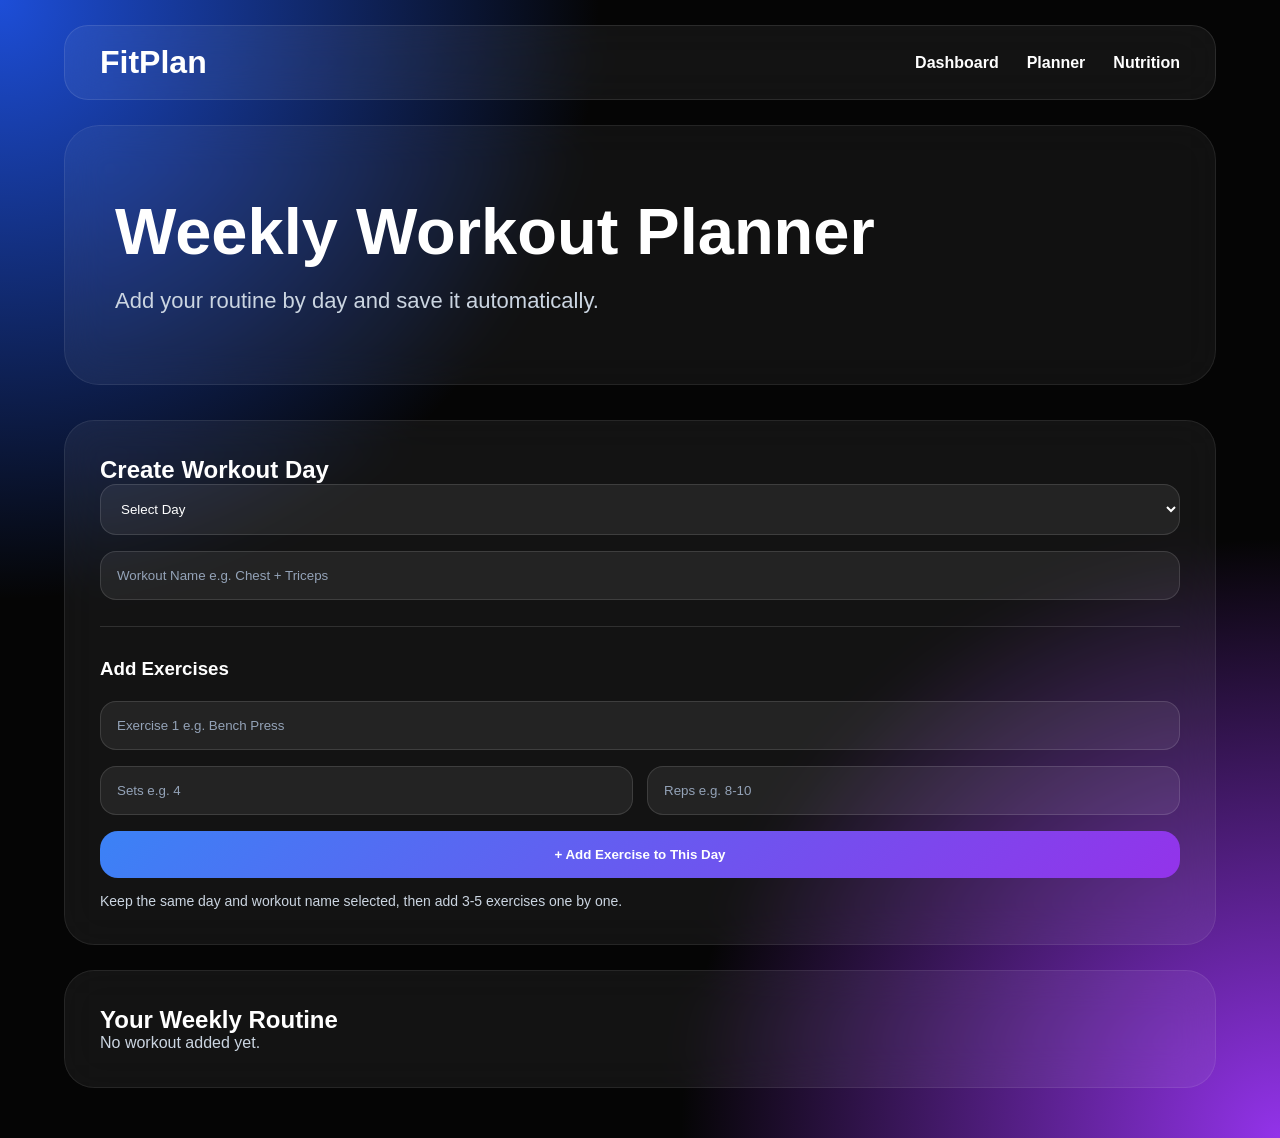
==== planner.html @ 24fffda0 "Initial FitPlan frontend" ====
<!DOCTYPE html>
<html lang="en">
<head>
  <meta charset="UTF-8" />
  <meta name="viewport" content="width=device-width, initial-scale=1.0" />
  <title>FitPlan | Weekly Planner</title>
  <link rel="stylesheet" href="css/style.css" />
</head>
<body>
  <nav class="navbar">
    <h2>FitPlan</h2>
    <div>
      <a href="index.html">Dashboard</a>
      <a href="planner.html">Planner</a>
      <a href="nutrition.html">Nutrition</a>
    </div>
  </nav>

  <main class="container">
    <section class="hero">
      <h1>Weekly Workout Planner</h1>
      <p>Add your routine by day and save it automatically.</p>
    </section>

    <section class="card">
  <h2>Create Workout Day</h2>

  <form id="workoutForm">
    <select id="day" required>
      <option value="">Select Day</option>
      <option>Monday</option>
      <option>Tuesday</option>
      <option>Wednesday</option>
      <option>Thursday</option>
      <option>Friday</option>
      <option>Saturday</option>
      <option>Sunday</option>
    </select>

    <input 
      type="text" 
      id="workoutName" 
      placeholder="Workout Name e.g. Chest + Triceps" 
      required 
    />

    <hr>

    <h3>Add Exercises</h3>

    <input 
      type="text" 
      id="exercise" 
      placeholder="Exercise 1 e.g. Bench Press" 
      required 
    />

    <div class="input-row">
      <input 
        type="number" 
        id="sets" 
        placeholder="Sets e.g. 4" 
        required 
      />

      <input 
        type="text" 
        id="reps" 
        placeholder="Reps e.g. 8-10" 
        required 
      />
    </div>

    <button type="submit">+ Add Exercise to This Day</button>
  </form>

  <p class="hint">
    Keep the same day and workout name selected, then add 3-5 exercises one by one.
  </p>
</section>

    <section class="card">
      <h2>Your Weekly Routine</h2>
      <div id="weeklyRoutine"></div>
    </section>
  </main>

  <script src="js/planner.js"></script>
</body>
</html>
---- css/style.css ----
* {
  margin: 0;
  padding: 0;
  box-sizing: border-box;
}

body {
  font-family: Inter, Arial, sans-serif;
  background:
    radial-gradient(circle at top left, #1d4ed8 0%, transparent 35%),
    radial-gradient(circle at bottom right, #9333ea 0%, transparent 35%),
    #050505;
  color: white;
  min-height: 100vh;
}

.navbar {
  width: 90%;
  max-width: 1200px;
  margin: 25px auto;
  padding: 18px 35px;
  border-radius: 24px;
  background: rgba(255,255,255,0.06);
  backdrop-filter: blur(20px);
  border: 1px solid rgba(255,255,255,0.1);
  display: flex;
  justify-content: space-between;
  align-items: center;
}

.navbar h2,
.logo {
  font-size: 32px;
  font-weight: 800;
}

.navbar div {
  display: flex;
  gap: 28px;
}

.navbar a {
  color: white;
  text-decoration: none;
  font-weight: 600;
}

.navbar a:hover {
  color: #60a5fa;
}

.container {
  width: 90%;
  max-width: 1200px;
  margin: 0 auto 50px;
}

.hero {
  padding: 70px 50px;
  background: rgba(255,255,255,0.05);
  backdrop-filter: blur(20px);
  border-radius: 35px;
  border: 1px solid rgba(255,255,255,0.08);
  margin-bottom: 35px;
}

.hero h1 {
  font-size: clamp(36px, 6vw, 65px);
  line-height: 1.1;
  margin-bottom: 20px;
}

.hero p {
  font-size: clamp(16px, 2vw, 22px);
  color: #cbd5e1;
}

.card,
.widget {
  padding: 35px;
  border-radius: 30px;
  background: rgba(255,255,255,0.06);
  backdrop-filter: blur(20px);
  border: 1px solid rgba(255,255,255,0.08);
  margin-bottom: 25px;
}

.dashboard-grid {
  display: grid;
  grid-template-columns: repeat(auto-fit, minmax(280px, 1fr));
  gap: 28px;
}

.widget {
  transition: 0.3s;
}

.widget:hover {
  transform: translateY(-8px);
  box-shadow: 0 25px 60px rgba(59,130,246,0.25);
}

form {
  display: grid;
  gap: 16px;
}

input,
select {
  width: 100%;
  padding: 16px;
  border-radius: 16px;
  border: 1px solid rgba(255,255,255,0.12);
  background: rgba(255,255,255,0.07);
  color: white;
  outline: none;
}

input::placeholder {
  color: #94a3b8;
}

select option {
  color: black;
}

.input-row {
  display: grid;
  grid-template-columns: 1fr 1fr;
  gap: 14px;
}

.hint {
  margin-top: 15px;
  color: #cbd5e1;
  font-size: 14px;
}

hr {
  border: none;
  height: 1px;
  background: rgba(255,255,255,0.12);
  margin: 10px 0;
}

.card h3 {
  margin-top: 5px;
  margin-bottom: 5px;
}

.day-box,
.exercise-card {
  padding: 25px;
  margin-top: 20px;
  border-radius: 24px;
  background: linear-gradient(
    135deg,
    rgba(59,130,246,0.15),
    rgba(147,51,234,0.15)
  );
  border: 1px solid rgba(255,255,255,0.1);
}

.day-box h3 {
  margin-bottom: 15px;
  color: #93c5fd;
}

.exercise-row {
  display: flex;
  justify-content: space-between;
  align-items: center;
  gap: 14px;
  padding: 16px;
  margin-top: 12px;
  border-radius: 18px;
  background: rgba(255,255,255,0.06);
}

.exercise-row p {
  color: #e5e7eb;
}

button {
  border: none;
  padding: 16px 30px;
  border-radius: 18px;
  background: linear-gradient(135deg, #3b82f6, #9333ea);
  color: white;
  font-weight: 700;
  cursor: pointer;
  transition: 0.3s;
}

button:hover {
  transform: scale(1.03);
  box-shadow: 0 20px 40px rgba(59,130,246,0.4);
}

.delete-btn,
.clear-btn {
  background: linear-gradient(135deg, #ef4444, #b91c1c);
  padding: 10px 14px;
  font-size: 13px;
}

.clear-btn {
  margin-top: 15px;
}

.result-box {
  margin-top: 22px;
  padding: 25px;
  border-radius: 22px;
  background: rgba(255,255,255,0.06);
  border: 1px solid rgba(255,255,255,0.1);
}

.result-box p {
  margin-top: 10px;
}

.empty {
  color: #cbd5e1;
}

@media (max-width: 900px) {
  .navbar {
    padding: 16px 24px;
  }

  .hero {
    padding: 55px 35px;
  }
}

@media (max-width: 600px) {
  .navbar {
    width: 94%;
    margin: 15px auto;
    padding: 18px;
    flex-direction: column;
    gap: 18px;
  }

  .navbar h2,
  .logo {
    font-size: 28px;
  }

  .navbar div {
    width: 100%;
    justify-content: center;
    gap: 12px;
    flex-wrap: wrap;
  }

  .navbar a {
    font-size: 14px;
    padding: 8px 10px;
    border-radius: 999px;
    background: rgba(255,255,255,0.08);
  }

  .container {
    width: 94%;
  }

  .hero {
    padding: 38px 24px;
    border-radius: 26px;
  }

  .hero h1 {
    font-size: 34px;
  }

  .hero p {
    font-size: 16px;
  }

  .card,
  .widget {
    padding: 24px;
    border-radius: 24px;
  }

  .dashboard-grid {
    grid-template-columns: 1fr;
    gap: 20px;
  }

  .input-row {
    grid-template-columns: 1fr;
  }

  .exercise-row {
    flex-direction: column;
    align-items: flex-start;
  }

  button,
  .delete-btn,
  .clear-btn {
    width: 100%;
  }
}
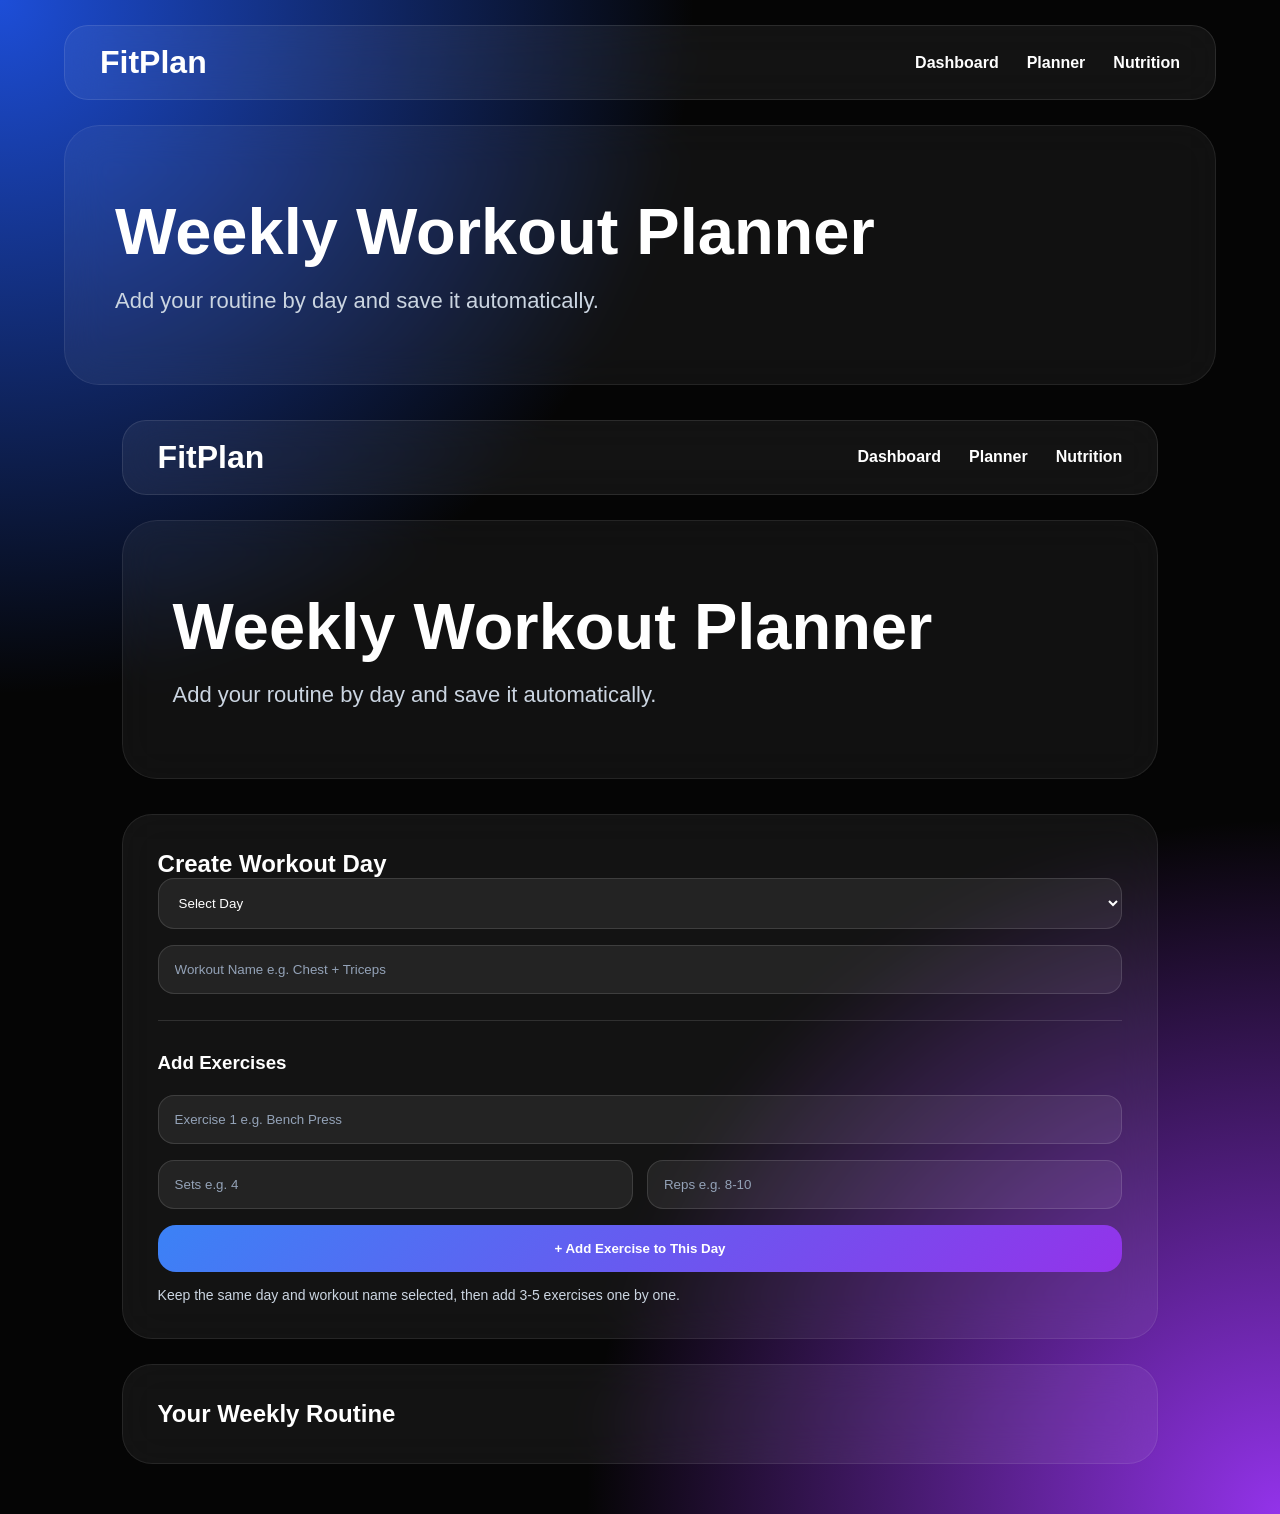
==== commit 8c0cbc42: "Initial FitPlan frontend planner.html, planner.js and style.css updated" ====
--- a/planner.html
+++ b/planner.html
@@ -1,4 +1,28 @@
 <!DOCTYPE html>
+<html lang="en">
+<head>
+  <meta charset="UTF-8" />
+  <meta name="viewport" content="width=device-width, initial-scale=1.0" />
+  <title>FitPlan | Weekly Planner</title>
+  <link rel="stylesheet" href="css/style.css" />
+</head>
+<body>
+  <nav class="navbar">
+    <h2>FitPlan</h2>
+    <div>
+      <a href="index.html">Dashboard</a>
+      <a href="planner.html">Planner</a>
+      <a href="nutrition.html">Nutrition</a>
+    </div>
+  </nav>
+
+  <main class="container">
+    <section class="hero">
+      <h1>Weekly Workout Planner</h1>
+      <p>Add your routine by day and save it automatically.</p>
+    </section>
+
+    <!DOCTYPE html>
 <html lang="en">
 <head>
   <meta charset="UTF-8" />
--- a/css/style.css
+++ b/css/style.css
@@ -181,6 +181,33 @@
   color: #e5e7eb;
 }
 
+textarea {
+  width: 100%;
+  min-height: 300px;
+  padding: 18px;
+  border-radius: 18px;
+  border: 1px solid rgba(255,255,255,0.12);
+  background: rgba(255,255,255,0.07);
+  color: white;
+  outline: none;
+  resize: vertical;
+  font-size: 15px;
+  line-height: 1.6;
+}
+
+textarea::placeholder {
+  color: #94a3b8;
+}
+
+.muscle-title {
+  margin-top: 22px;
+  margin-bottom: 8px;
+  color: #c084fc;
+  font-size: 15px;
+  text-transform: uppercase;
+  letter-spacing: 1px;
+}
+
 button {
   border: none;
   padding: 16px 30px;
--- a/css/style.css
+++ b/css/style.css
@@ -181,6 +181,33 @@
   color: #e5e7eb;
 }
 
+textarea {
+  width: 100%;
+  min-height: 300px;
+  padding: 18px;
+  border-radius: 18px;
+  border: 1px solid rgba(255,255,255,0.12);
+  background: rgba(255,255,255,0.07);
+  color: white;
+  outline: none;
+  resize: vertical;
+  font-size: 15px;
+  line-height: 1.6;
+}
+
+textarea::placeholder {
+  color: #94a3b8;
+}
+
+.muscle-title {
+  margin-top: 22px;
+  margin-bottom: 8px;
+  color: #c084fc;
+  font-size: 15px;
+  text-transform: uppercase;
+  letter-spacing: 1px;
+}
+
 button {
   border: none;
   padding: 16px 30px;
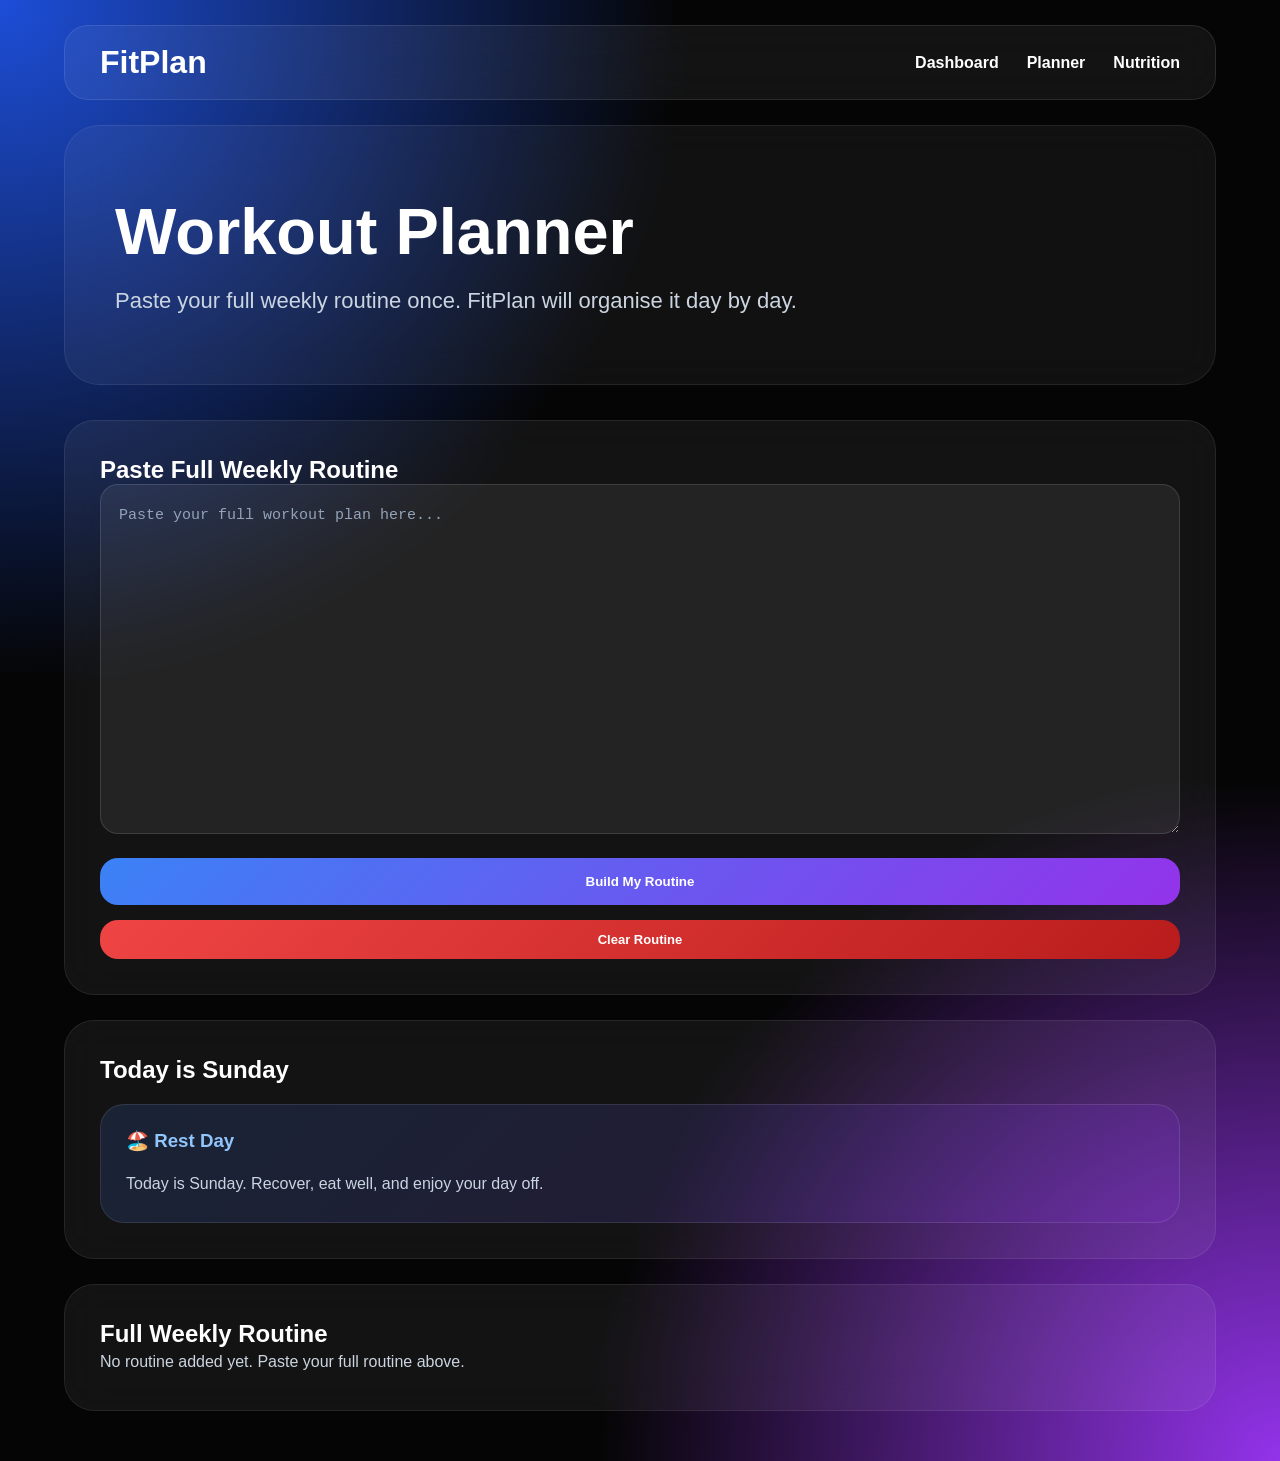
==== commit cc68b221: "Update workout planner logic" ====
--- a/planner.html
+++ b/planner.html
@@ -3,7 +3,7 @@
 <head>
   <meta charset="UTF-8" />
   <meta name="viewport" content="width=device-width, initial-scale=1.0" />
-  <title>FitPlan | Weekly Planner</title>
+  <title>FitPlan | Planner</title>
   <link rel="stylesheet" href="css/style.css" />
 </head>
 <body>
@@ -18,93 +18,29 @@
 
   <main class="container">
     <section class="hero">
-      <h1>Weekly Workout Planner</h1>
-      <p>Add your routine by day and save it automatically.</p>
-    </section>
-
-    <!DOCTYPE html>
-<html lang="en">
-<head>
-  <meta charset="UTF-8" />
-  <meta name="viewport" content="width=device-width, initial-scale=1.0" />
-  <title>FitPlan | Weekly Planner</title>
-  <link rel="stylesheet" href="css/style.css" />
-</head>
-<body>
-  <nav class="navbar">
-    <h2>FitPlan</h2>
-    <div>
-      <a href="index.html">Dashboard</a>
-      <a href="planner.html">Planner</a>
-      <a href="nutrition.html">Nutrition</a>
-    </div>
-  </nav>
-
-  <main class="container">
-    <section class="hero">
-      <h1>Weekly Workout Planner</h1>
-      <p>Add your routine by day and save it automatically.</p>
+      <h1>Workout Planner</h1>
+      <p>Paste your full weekly routine once. FitPlan will organise it day by day.</p>
     </section>
 
     <section class="card">
-  <h2>Create Workout Day</h2>
+      <h2>Paste Full Weekly Routine</h2>
 
-  <form id="workoutForm">
-    <select id="day" required>
-      <option value="">Select Day</option>
-      <option>Monday</option>
-      <option>Tuesday</option>
-      <option>Wednesday</option>
-      <option>Thursday</option>
-      <option>Friday</option>
-      <option>Saturday</option>
-      <option>Sunday</option>
-    </select>
+      <textarea
+        id="bulkRoutineInput"
+        placeholder="Paste your full workout plan here..."
+      ></textarea>
 
-    <input 
-      type="text" 
-      id="workoutName" 
-      placeholder="Workout Name e.g. Chest + Triceps" 
-      required 
-    />
-
-    <hr>
-
-    <h3>Add Exercises</h3>
-
-    <input 
-      type="text" 
-      id="exercise" 
-      placeholder="Exercise 1 e.g. Bench Press" 
-      required 
-    />
-
-    <div class="input-row">
-      <input 
-        type="number" 
-        id="sets" 
-        placeholder="Sets e.g. 4" 
-        required 
-      />
-
-      <input 
-        type="text" 
-        id="reps" 
-        placeholder="Reps e.g. 8-10" 
-        required 
-      />
-    </div>
-
-    <button type="submit">+ Add Exercise to This Day</button>
-  </form>
-
-  <p class="hint">
-    Keep the same day and workout name selected, then add 3-5 exercises one by one.
-  </p>
-</section>
+      <button id="autoBuildBtn">Build My Routine</button>
+      <button id="clearAllBtn" class="clear-btn">Clear Routine</button>
+    </section>
 
     <section class="card">
-      <h2>Your Weekly Routine</h2>
+      <h2 id="todayTitle">Today</h2>
+      <div id="todayWorkout"></div>
+    </section>
+
+    <section class="card">
+      <h2>Full Weekly Routine</h2>
       <div id="weeklyRoutine"></div>
     </section>
   </main>
--- a/css/style.css
+++ b/css/style.css
@@ -14,15 +14,17 @@
   min-height: 100vh;
 }
 
+/* Navbar */
 .navbar {
   width: 90%;
   max-width: 1200px;
   margin: 25px auto;
   padding: 18px 35px;
   border-radius: 24px;
-  background: rgba(255,255,255,0.06);
+  background: rgba(255, 255, 255, 0.06);
   backdrop-filter: blur(20px);
-  border: 1px solid rgba(255,255,255,0.1);
+  border: 1px solid rgba(255, 255, 255, 0.1);
+
   display: flex;
   justify-content: space-between;
   align-items: center;
@@ -43,24 +45,27 @@
   color: white;
   text-decoration: none;
   font-weight: 600;
+  transition: 0.3s;
 }
 
 .navbar a:hover {
   color: #60a5fa;
 }
 
+/* Main Container */
 .container {
   width: 90%;
   max-width: 1200px;
   margin: 0 auto 50px;
 }
 
+/* Hero */
 .hero {
   padding: 70px 50px;
-  background: rgba(255,255,255,0.05);
+  background: rgba(255, 255, 255, 0.05);
   backdrop-filter: blur(20px);
   border-radius: 35px;
-  border: 1px solid rgba(255,255,255,0.08);
+  border: 1px solid rgba(255, 255, 255, 0.08);
   margin-bottom: 35px;
 }
 
@@ -75,13 +80,14 @@
   color: #cbd5e1;
 }
 
+/* Cards */
 .card,
 .widget {
   padding: 35px;
   border-radius: 30px;
-  background: rgba(255,255,255,0.06);
+  background: rgba(255, 255, 255, 0.06);
   backdrop-filter: blur(20px);
-  border: 1px solid rgba(255,255,255,0.08);
+  border: 1px solid rgba(255, 255, 255, 0.08);
   margin-bottom: 25px;
 }
 
@@ -97,26 +103,29 @@
 
 .widget:hover {
   transform: translateY(-8px);
-  box-shadow: 0 25px 60px rgba(59,130,246,0.25);
-}
-
+  box-shadow: 0 25px 60px rgba(59, 130, 246, 0.25);
+}
+
+/* Forms */
 form {
   display: grid;
   gap: 16px;
 }
 
 input,
-select {
+select,
+textarea {
   width: 100%;
-  padding: 16px;
-  border-radius: 16px;
-  border: 1px solid rgba(255,255,255,0.12);
-  background: rgba(255,255,255,0.07);
+  padding: 18px;
+  border-radius: 18px;
+  border: 1px solid rgba(255, 255, 255, 0.12);
+  background: rgba(255, 255, 255, 0.07);
   color: white;
   outline: none;
 }
 
-input::placeholder {
+input::placeholder,
+textarea::placeholder {
   color: #94a3b8;
 }
 
@@ -124,95 +133,70 @@
   color: black;
 }
 
-.input-row {
-  display: grid;
-  grid-template-columns: 1fr 1fr;
-  gap: 14px;
-}
-
-.hint {
-  margin-top: 15px;
-  color: #cbd5e1;
-  font-size: 14px;
-}
-
-hr {
-  border: none;
-  height: 1px;
-  background: rgba(255,255,255,0.12);
-  margin: 10px 0;
-}
-
-.card h3 {
-  margin-top: 5px;
-  margin-bottom: 5px;
-}
-
-.day-box,
-.exercise-card {
+/* Planner Textarea */
+textarea {
+  min-height: 350px;
+  resize: vertical;
+  font-size: 15px;
+  line-height: 1.7;
+}
+
+/* Exercise Cards */
+.day-box {
   padding: 25px;
   margin-top: 20px;
   border-radius: 24px;
   background: linear-gradient(
     135deg,
-    rgba(59,130,246,0.15),
-    rgba(147,51,234,0.15)
+    rgba(59, 130, 246, 0.15),
+    rgba(147, 51, 234, 0.15)
   );
-  border: 1px solid rgba(255,255,255,0.1);
+  border: 1px solid rgba(255, 255, 255, 0.1);
 }
 
 .day-box h3 {
-  margin-bottom: 15px;
+  margin-bottom: 18px;
   color: #93c5fd;
 }
 
+/* Muscle Group Heading */
+.muscle-title {
+  margin-top: 22px;
+  margin-bottom: 10px;
+  color: #c084fc;
+  font-size: 15px;
+  text-transform: uppercase;
+  letter-spacing: 1px;
+}
+
+/* Individual Exercise */
 .exercise-row {
   display: flex;
   justify-content: space-between;
   align-items: center;
   gap: 14px;
+
   padding: 16px;
   margin-top: 12px;
   border-radius: 18px;
-  background: rgba(255,255,255,0.06);
+
+  background: rgba(255, 255, 255, 0.06);
 }
 
 .exercise-row p {
   color: #e5e7eb;
 }
 
-textarea {
-  width: 100%;
-  min-height: 300px;
-  padding: 18px;
-  border-radius: 18px;
-  border: 1px solid rgba(255,255,255,0.12);
-  background: rgba(255,255,255,0.07);
-  color: white;
-  outline: none;
-  resize: vertical;
-  font-size: 15px;
-  line-height: 1.6;
-}
-
-textarea::placeholder {
-  color: #94a3b8;
-}
-
-.muscle-title {
-  margin-top: 22px;
-  margin-bottom: 8px;
-  color: #c084fc;
-  font-size: 15px;
-  text-transform: uppercase;
-  letter-spacing: 1px;
-}
-
+/* Buttons */
 button {
   border: none;
   padding: 16px 30px;
   border-radius: 18px;
-  background: linear-gradient(135deg, #3b82f6, #9333ea);
+  background: linear-gradient(
+    135deg,
+    #3b82f6,
+    #9333ea
+  );
   color: white;
   font-weight: 700;
   cursor: pointer;
@@ -221,36 +205,50 @@
 
 button:hover {
   transform: scale(1.03);
-  box-shadow: 0 20px 40px rgba(59,130,246,0.4);
+  box-shadow: 0 20px 40px rgba(59, 130, 246, 0.4);
+}
+
+#autoBuildBtn {
+  width: 100%;
+  margin-top: 20px;
+}
+
+#clearAllBtn {
+  width: 100%;
+  margin-top: 15px;
 }
 
 .delete-btn,
 .clear-btn {
-  background: linear-gradient(135deg, #ef4444, #b91c1c);
-  padding: 10px 14px;
+  background: linear-gradient(
+    135deg,
+    #ef4444,
+    #b91c1c
+  );
+  padding: 12px 14px;
   font-size: 13px;
 }
 
-.clear-btn {
-  margin-top: 15px;
-}
-
+/* Nutrition Result */
 .result-box {
   margin-top: 22px;
   padding: 25px;
   border-radius: 22px;
-  background: rgba(255,255,255,0.06);
-  border: 1px solid rgba(255,255,255,0.1);
+  background: rgba(255, 255, 255, 0.06);
+  border: 1px solid rgba(255, 255, 255, 0.1);
 }
 
 .result-box p {
   margin-top: 10px;
 }
 
+/* Empty State */
 .empty {
   color: #cbd5e1;
-}
-
+  line-height: 1.7;
+}
+
+/* Tablet */
 @media (max-width: 900px) {
   .navbar {
     padding: 16px 24px;
@@ -261,11 +259,13 @@
   }
 }
 
+/* Mobile */
 @media (max-width: 600px) {
   .navbar {
     width: 94%;
     margin: 15px auto;
     padding: 18px;
+
     flex-direction: column;
     gap: 18px;
   }
@@ -284,9 +284,9 @@
 
   .navbar a {
     font-size: 14px;
-    padding: 8px 10px;
+    padding: 8px 12px;
     border-radius: 999px;
-    background: rgba(255,255,255,0.08);
+    background: rgba(255, 255, 255, 0.08);
   }
 
   .container {
@@ -312,13 +312,8 @@
     border-radius: 24px;
   }
 
-  .dashboard-grid {
-    grid-template-columns: 1fr;
-    gap: 20px;
-  }
-
-  .input-row {
-    grid-template-columns: 1fr;
+  textarea {
+    min-height: 280px;
   }
 
   .exercise-row {
